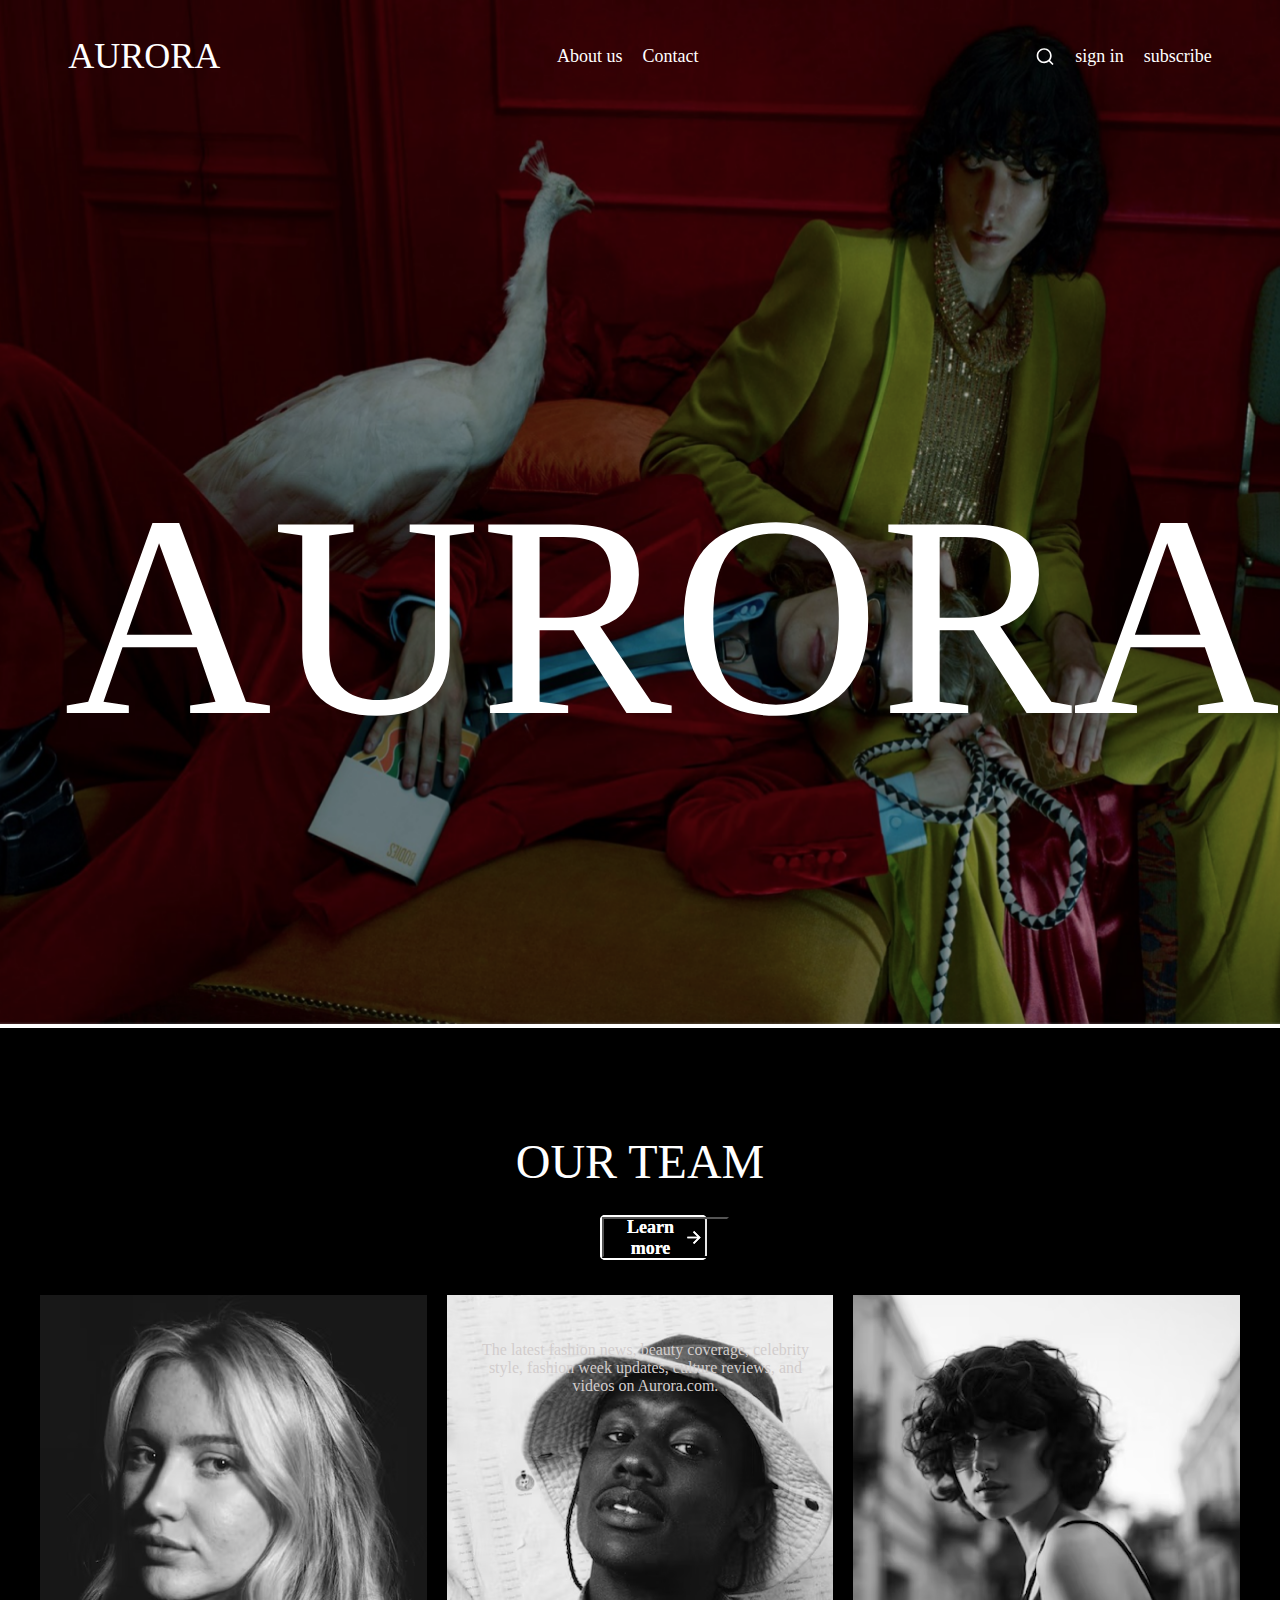
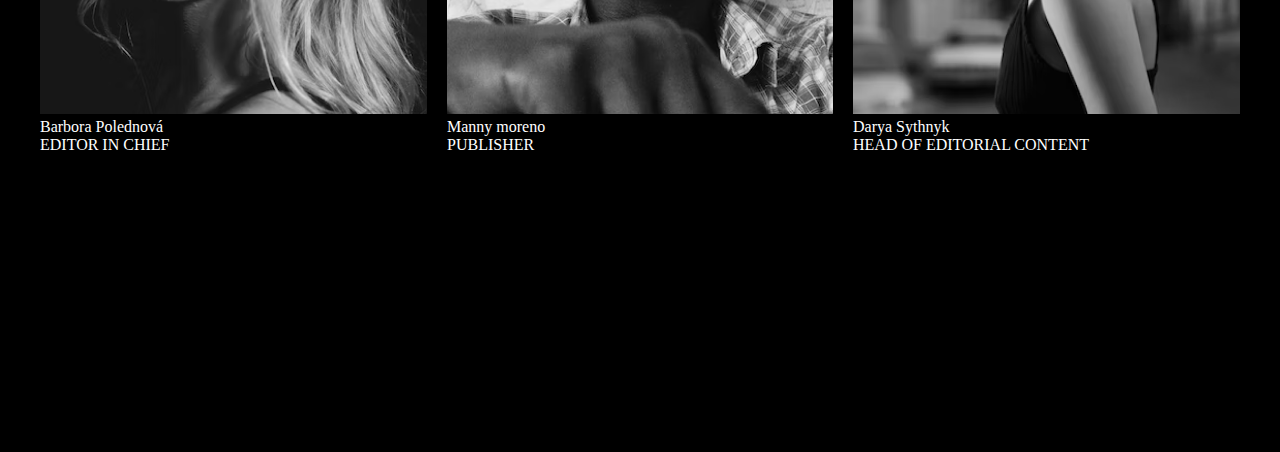
==== index.html @ 9b062b6b "add index.html file" ====
<!DOCTYPE html>
<html lang="en">
  <head>
    <meta charset="UTF-8" />
    <meta name="viewport" content="width=device-width, initial-scale=1.0" />
    <title>Aurora</title>
    <link rel="stylesheet" href="./styles.css" />
  </head>
  <body>
    <div class="header">
      <img
        class="head-pic"
        src="./photos/header-img.png"
        alt="photo of two models"
      />
      <nav class="nav-bar">
        <p class="title">AURORA</p>
        <div class="button-wrap">
          <a class="buttons" href="#">About us</a>
          <a class="buttons" href="#">Contact</a>
        </div>
        <div class="button-wrap1">
          <img src="./icons/search.svg" alt="icon of search" />
          <a class="buttons" href="#">sign in</a>
          <a class="buttons" href="#">subscribe</a>
        </div>
      </nav>
      <div class="main-title">
        <p class="text">AURORA</p>
      </div>
      <div class="button1">
        <button class="button2">
          Learn more
          <img src="./icons/arrow 1.svg" alt="icon of arrow" />
        </button>
      </div>
      <div class="caption-cont">
        <p class="caption">
          The latest fashion news, beauty coverage, celebrity
          <br />style, fashion week updates, culture reviews, and<br />
          videos on Aurora.com.
        </p>
      </div>
    </div>
    <div class="info-container">
      <div class="caption-cont1">
        <h1 class="caption1">OUR TEAM</h1>
      </div>
      <div class="img-wrapper">
        <div class="card1">
          <img src="./photos/barbora.png" alt="pic of barbora" />
          <p>Barbora Polednová</p>
          <p>EDITOR IN CHIEF</p>
        </div>
        <div class="card2">
          <img src="./photos/manny.png" alt="pic of manny" />
          <p>Manny moreno</p>
          <p>PUBLISHER</p>
        </div>
        <div class="card3">
          <img src="./photos/darya.png" alt="pic of darya" />
          <p>Darya Sythnyk</p>
          <p>HEAD OF EDITORIAL CONTENT</p>
        </div>
        <div class="button1">
            <button class="button2">
              Learn more
              <img src="./icons/arrow 1.svg" alt="icon of arrow" />
            </button>
          </div>
      </div>
    </div>
  </body>
</html>
---- styles.css ----
* {
  margin: 0;
  padding: 0;
  box-sizing: border-box;
}
.head-pic {
  height: 1024px;
  width: 100%;
  position: relative;
}
.nav-bar {
  position: absolute;
  top: 35px;
  display: flex;
  justify-content: space-around;
  align-items: center;
  width: 100%;
  gap: 200px;
}
.title {
  color: white;
  font-size: 36px;
  font-weight: 400;
  font-family: vogue;
  font-style: normal;
  line-height: normal;
}
.buttons {
  color: white;
  font-family: Roboto;
  font-size: 18px;
  font-style: normal;
  font-weight: 300;
  line-height: normal;
  text-decoration: none;
}
.button-wrap {
  display: flex;
  align-items: center;
  gap: 20px;
}
.button-wrap1 {
  display: flex;
  align-items: center;
  gap: 20px;
}
.main-title {
  position: absolute;
  width: 100%px;
  height: 260px;
  top: 50%;
  left: 5%;
}
.text {
  color: white;
  font-family: Vogue;
  font-size: 288px;
  font-style: normal;
  font-weight: 400;
  line-height: normal;
}
.button1 {
  position: absolute;
  top: 135%;
  left: 600px;
  right: 573px;
  border-radius: 5px;
  border: 2px solid white;
}
.button2 {
  display: flex;
  height: 41px;
  padding: 18px 23px;
  justify-content: center;
  align-items: center;
  gap: 10px;
  background: rgba(2, 2, 2, 0.1);
  color: white;
  font-family: Roboto;
  font-size: 18px;
  font-style: normal;
  font-weight: 600;
  line-height: normal;
}
.caption-cont {
  position: absolute;
  left: 437px;
  right: 426px;
  top: 145%;
  display: flex;
  justify-content: center;
  margin: 36px;
}
.caption {
  color: #d2cdcd;
  font-family: Roboto;
  font-size: 16px;
  font-style: normal;
  font-weight: 400;
  line-height: normal;
  text-align: center;
}
.info-container {
  background-color: black;
  width: 100%;
  height: 1024px;
}
.caption1 {
  color: white;
  font-family: Vogue;
  font-size: 48px;
  font-style: normal;
  font-weight: 400;
  line-height: normal;
  margin: 106px;
}
.info-container {
}
.caption-cont1 {
  display: flex;
  justify-content: center;

}
.img-wrapper {
  display: flex;
  justify-content: center;
  width: auto 387px;
  height: auto 516px;
  gap:20px;
  color:white;
}
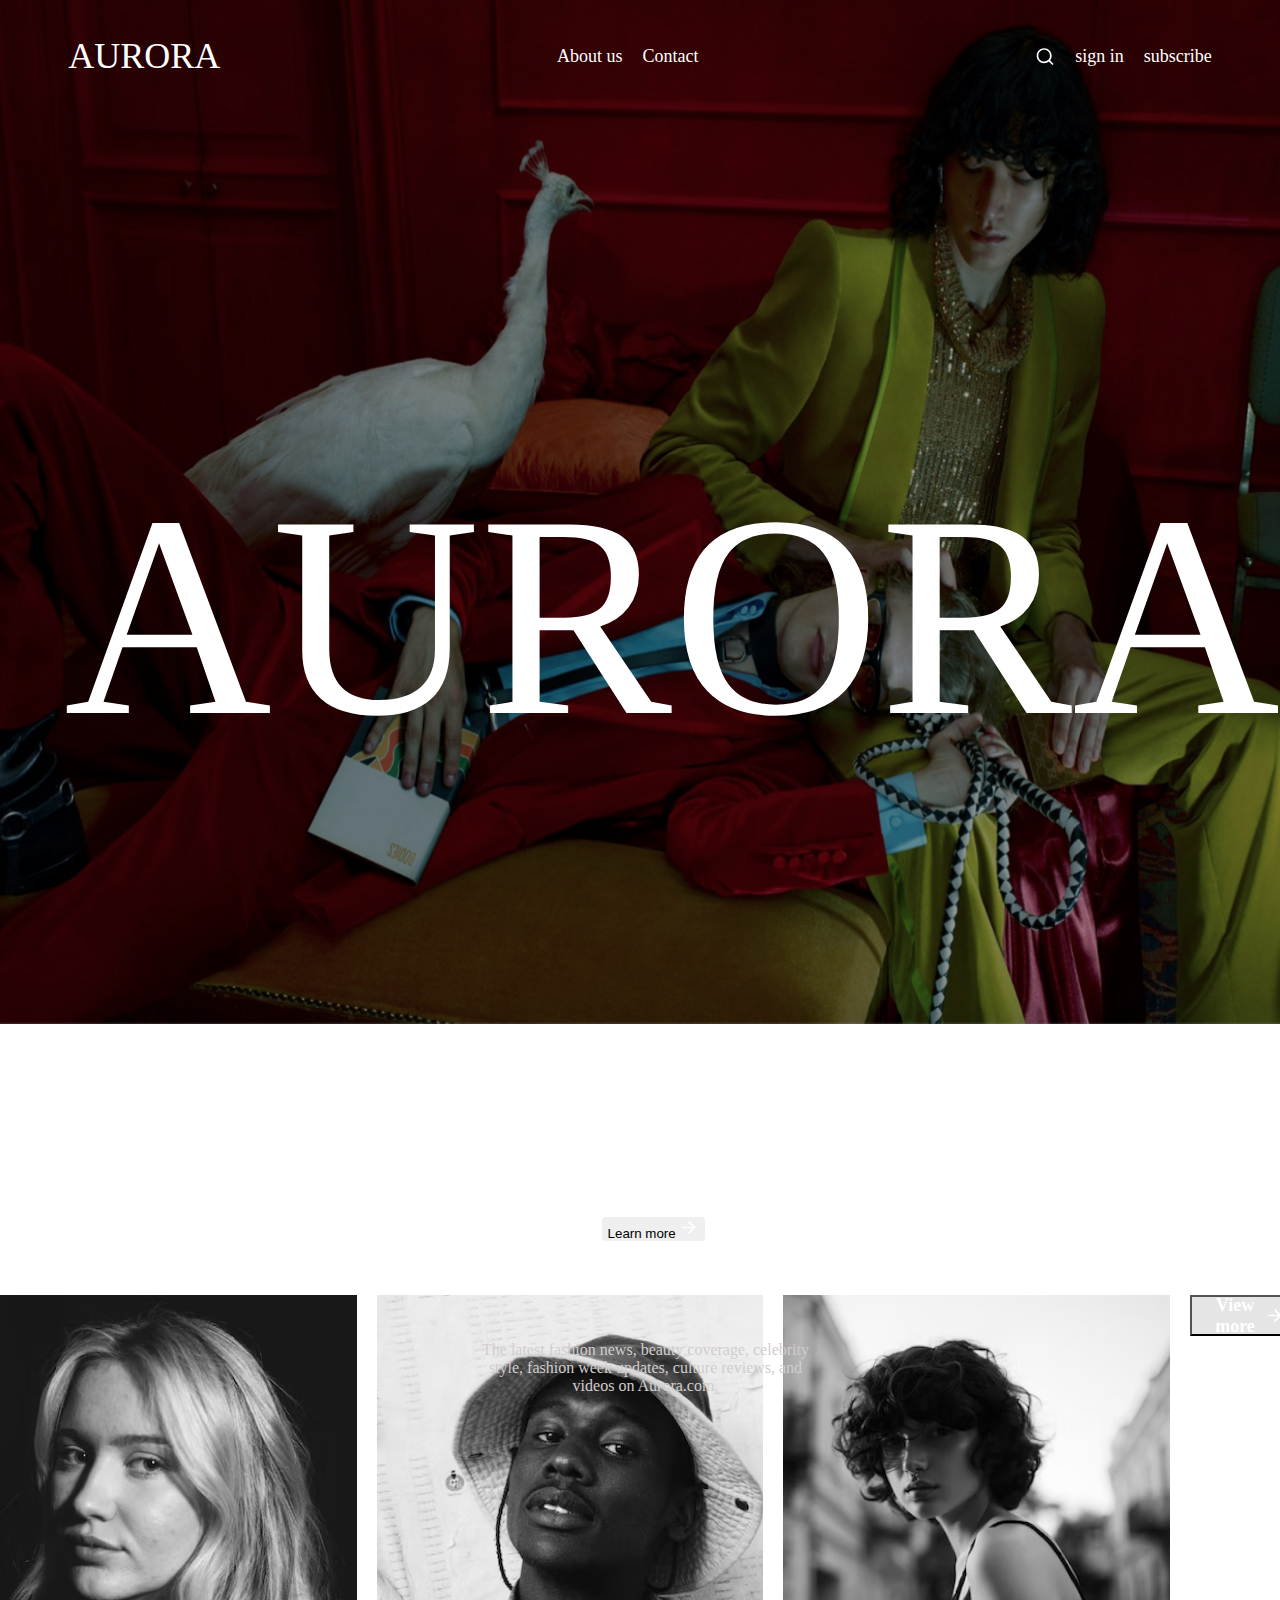
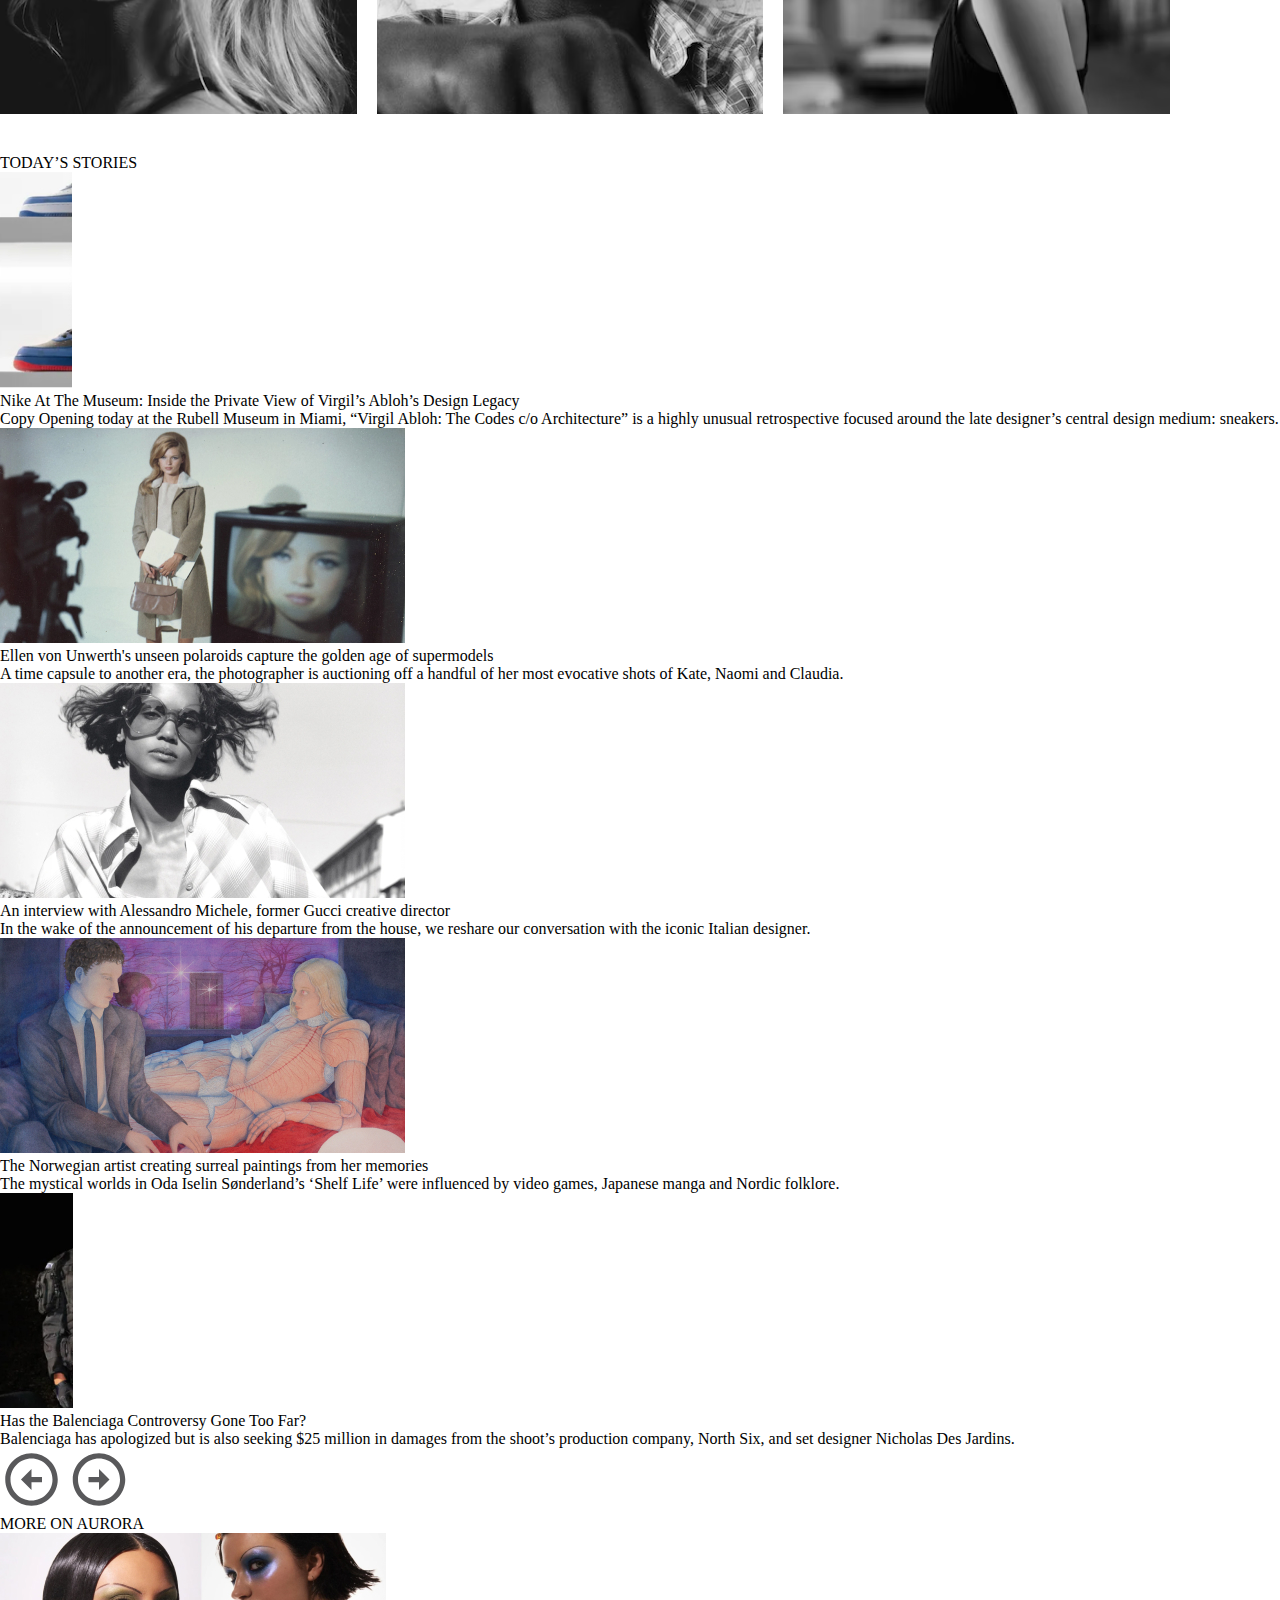
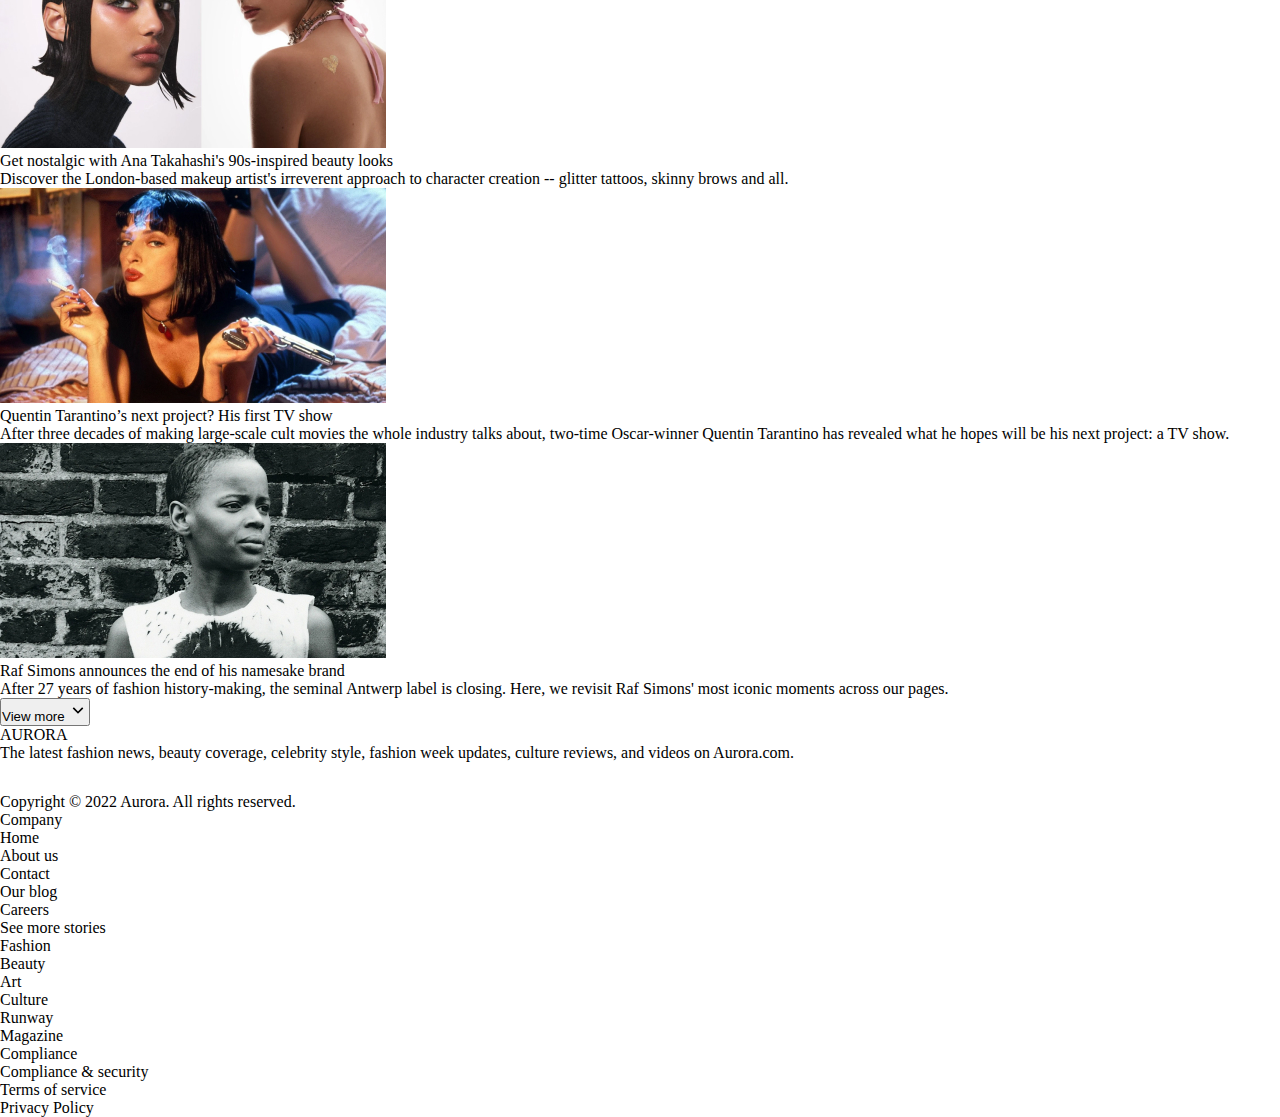
==== commit 72f804f3: "add new files" ====
--- a/index.html
+++ b/index.html
@@ -16,8 +16,8 @@
       <nav class="nav-bar">
         <p class="title">AURORA</p>
         <div class="button-wrap">
-          <a class="buttons" href="#">About us</a>
-          <a class="buttons" href="#">Contact</a>
+          <a class="buttons" href="./about.html">About us</a>
+          <a class="buttons" href="./contact.html">Contact</a>
         </div>
         <div class="button-wrap1">
           <img src="./icons/search.svg" alt="icon of search" />
@@ -28,8 +28,8 @@
       <div class="main-title">
         <p class="text">AURORA</p>
       </div>
-      <div class="button1">
-        <button class="button2">
+      <div class="button-cont">
+        <button class="button1">
           Learn more
           <img src="./icons/arrow 1.svg" alt="icon of arrow" />
         </button>
@@ -42,33 +42,166 @@
         </p>
       </div>
     </div>
-    <div class="info-container">
+    <div class="team-container">
       <div class="caption-cont1">
         <h1 class="caption1">OUR TEAM</h1>
       </div>
       <div class="img-wrapper">
         <div class="card1">
           <img src="./photos/barbora.png" alt="pic of barbora" />
-          <p>Barbora Polednová</p>
-          <p>EDITOR IN CHIEF</p>
+          <p class="card-name">Barbora Polednová</p>
+          <p class="card-cap">EDITOR IN CHIEF</p>
         </div>
         <div class="card2">
           <img src="./photos/manny.png" alt="pic of manny" />
-          <p>Manny moreno</p>
-          <p>PUBLISHER</p>
+          <p class="card-name">Manny moreno</p>
+          <p class="card-cap">PUBLISHER</p>
         </div>
         <div class="card3">
           <img src="./photos/darya.png" alt="pic of darya" />
-          <p>Darya Sythnyk</p>
-          <p>HEAD OF EDITORIAL CONTENT</p>
-        </div>
-        <div class="button1">
-            <button class="button2">
-              Learn more
-              <img src="./icons/arrow 1.svg" alt="icon of arrow" />
-            </button>
+          <p class="card-name">Darya Sythnyk</p>
+          <p class="card-cap">HEAD OF EDITORIAL CONTENT</p>
+        </div>
+        <div class="button-cont1">
+          <button class="button2">
+            View more
+            <img src="./icons/arrow 1.svg" alt="icon of arrow" />
+          </button>
+        </div>
+      </div>
+    </div>
+   <div class="info-section">
+     <p class="story-title">TODAY’S STORIES</p>
+      <div class="info-card">
+        <div class="info-card1">
+          <img class="info-img" src="./photos/img1.jpg" alt="image 1" />
+          <p class="info-title">
+            Nike At The Museum: Inside the Private View of Virgil’s Abloh’s
+            Design Legacy
+          </p>
+          <p class="info-cap">
+            Copy Opening today at the Rubell Museum in Miami, “Virgil Abloh: The
+            Codes c/o Architecture” is a highly unusual retrospective focused
+            around the late designer’s central design medium: sneakers.
+          </p>
+        </div>
+        <div class="info-card2">
+          <img class="info-img" src="./photos/img2.jpg" alt=" image 2" />
+          <p class="info-title">
+            Ellen von Unwerth's unseen polaroids capture the golden age of
+            supermodels
+          </p>
+          <p class="info-cap">
+            A time capsule to another era, the photographer is auctioning off a
+            handful of her most evocative shots of Kate, Naomi and Claudia.
+          </p>
+        </div>
+        <div class="info-card2">
+          <img class="info-img" src="./photos/img3.jpg" alt="image 3" />
+          <div>
+            <p class="info-title">
+              An interview with Alessandro Michele, former Gucci creative
+              director
+            </p>
+            <p class="info-cap">
+              In the wake of the announcement of his departure from the house,
+              we reshare our conversation with the iconic Italian designer.
+            </p>
           </div>
-      </div>
-    </div>
+        </div>
+        <div class="info-card2">
+          <img class="info-img" src="./photos/img4.jpg" alt="image 4" />
+          <p class="info-title">
+            The Norwegian artist creating surreal paintings from her memories
+          </p>
+          <p class="info-cap">
+            The mystical worlds in Oda Iselin Sønderland’s ‘Shelf Life’ were
+            influenced by video games, Japanese manga and Nordic folklore.
+          </p>
+        </div>
+        <div class="info-card3">
+          <img class="info-img" src="./photos/img5.jpg" alt="image 5" />
+          <p class="info-title">Has the Balenciaga Controversy Gone Too Far?</p>
+          <p class="info-cap">
+            Balenciaga has apologized but is also seeking $25 million in damages
+            from the shoot’s production company, North Six, and set designer
+            Nicholas Des Jardins.
+          </p>
+        </div>
+      </div>
+     <div class="switcher-wrapper">
+       <img src="./icons/arrowleft.svg" alt="icon of left sided arrow">
+       <img src="./icons/arrowright.svg" alt="icon of right sided arrow">
+     </div>
+     <p class="story-title">
+      MORE ON AURORA
+     </p>
+     <div class="card-cont">
+      <div class="card6">
+        <img src="./photos/img6.jpg" alt="image 6">
+       <p class="card-title">Get nostalgic with Ana Takahashi's 90s-inspired beauty looks</p>
+       <p class="card-caption">Discover the London-based makeup artist's irreverent approach to character creation -- glitter tattoos, skinny brows and all.</p>
+      </div>
+      <div class="card7">
+        <img src="./photos/img7.jpg" alt="image 7">
+        <p class="card-title">Quentin Tarantino’s next project? His first TV show</p>
+        <p class="card-caption">After three decades of making large-scale cult movies the whole industry talks about, two-time Oscar-winner Quentin Tarantino has revealed what he hopes will be his next project: a TV show.</p>
+      </div>
+      <div class="card8">
+        <img src="./photos/img8.jpg" alt=" image 8">
+        <p class="card-title">Raf Simons announces the end of his namesake brand</p>
+        <p class="card-caption">After 27 years of fashion history-making, the seminal Antwerp label is closing. Here, we revisit Raf Simons' most iconic moments across our pages.</p>
+      </div>
+      <div class="button-cont2">
+        <button class="button3">
+          View more
+          <img src="./icons/arrow down.svg" alt="icon of arrow down sided" />
+        </button>
+      </div>
+     </div>
+     <div class="footer">
+      <div class="footer-start">
+        <p class="footer-title">AURORA</p>
+        <p class="footer-cap">The latest fashion news, beauty coverage, celebrity style, fashion week updates, culture reviews, and videos on Aurora.com.</p>
+        <div class="footer-contact">
+           <img src="./icons/twitter.svg" alt="logo of twitter">
+           <img src="./icons/instagram.svg" alt="logo of instagram">
+           <img src="./icons/facebook.svg" alt="logo of facebook">
+            <img src="./icons/youtube.svg" alt="logo of youtube">
+        </div>
+       
+        <p class="footer-copyright">Copyright © 2022 Aurora. All rights reserved.</p>
+      </div>
+      <div class="footer-end">
+        <div class="footer-info">
+          <p class="footer-info-title">Company</p>
+          <p class="footer-info-cap">Home</p>
+          <p class="footer-info-cap">About us</p>
+          <p class="footer-info-cap">Contact</p>
+          <p class="footer-info-cap">Our blog</p>
+          <p class="footer-info-cap">Careers</p>
+
+        </div>
+        <div class="footer-info">
+          <p class="footer-info-title">See more stories</p>
+          <p class="footer-info-cap">Fashion</p>
+          <p class="footer-info-cap">Beauty</p>
+          <p class="footer-info-cap">Art</p>
+          <p class="footer-info-cap">Culture</p>
+          <p class="footer-info-cap">Runway </p>
+          <p class="footer-info-cap">Magazine</p>
+
+        </div>
+        <div class="footer-info">
+          <p class="footer-info-title">Compliance</p>
+          <p class="footer-info-cap">Compliance & security</p>
+          <p class="footer-info-cap">Terms of service</p>
+          <p class="footer-info-cap">Privacy Policy</p>
+
+        </div>
+
+      </div>
+     </div>
+    
   </body>
 </html>
